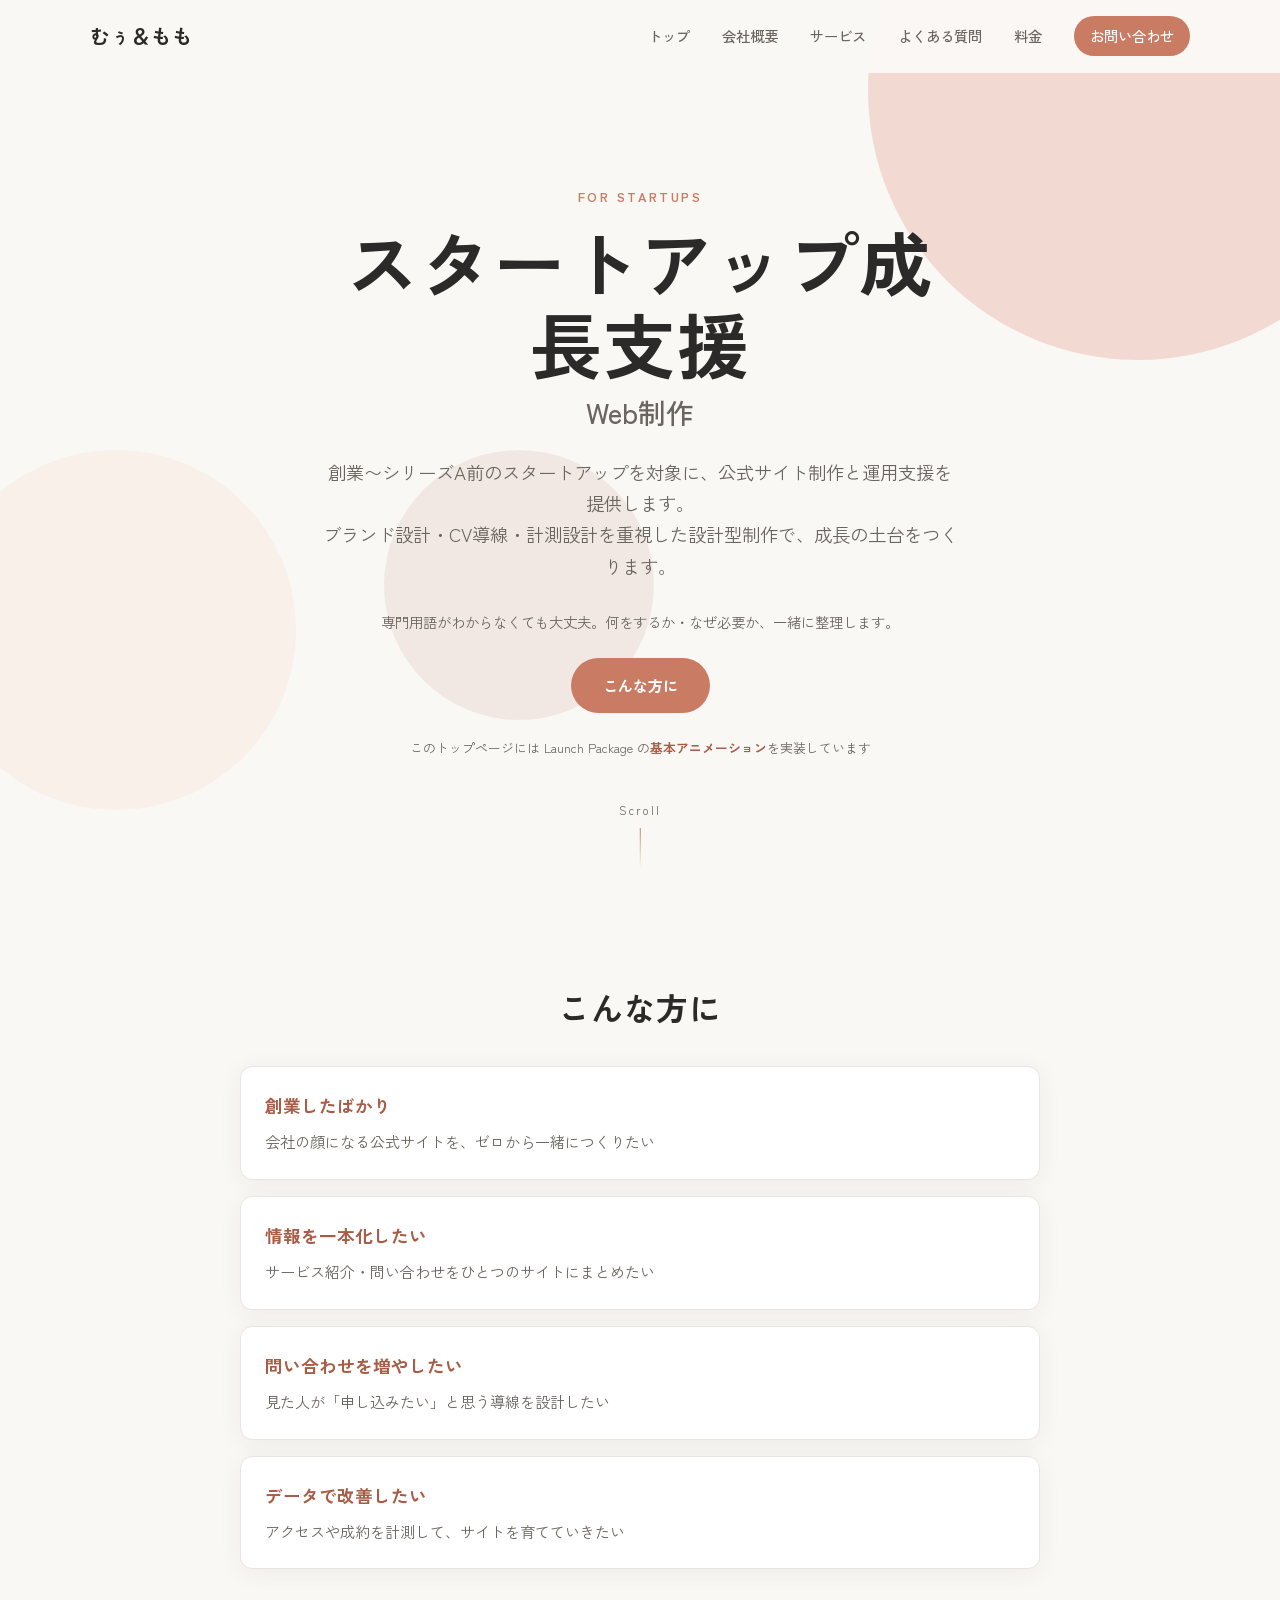
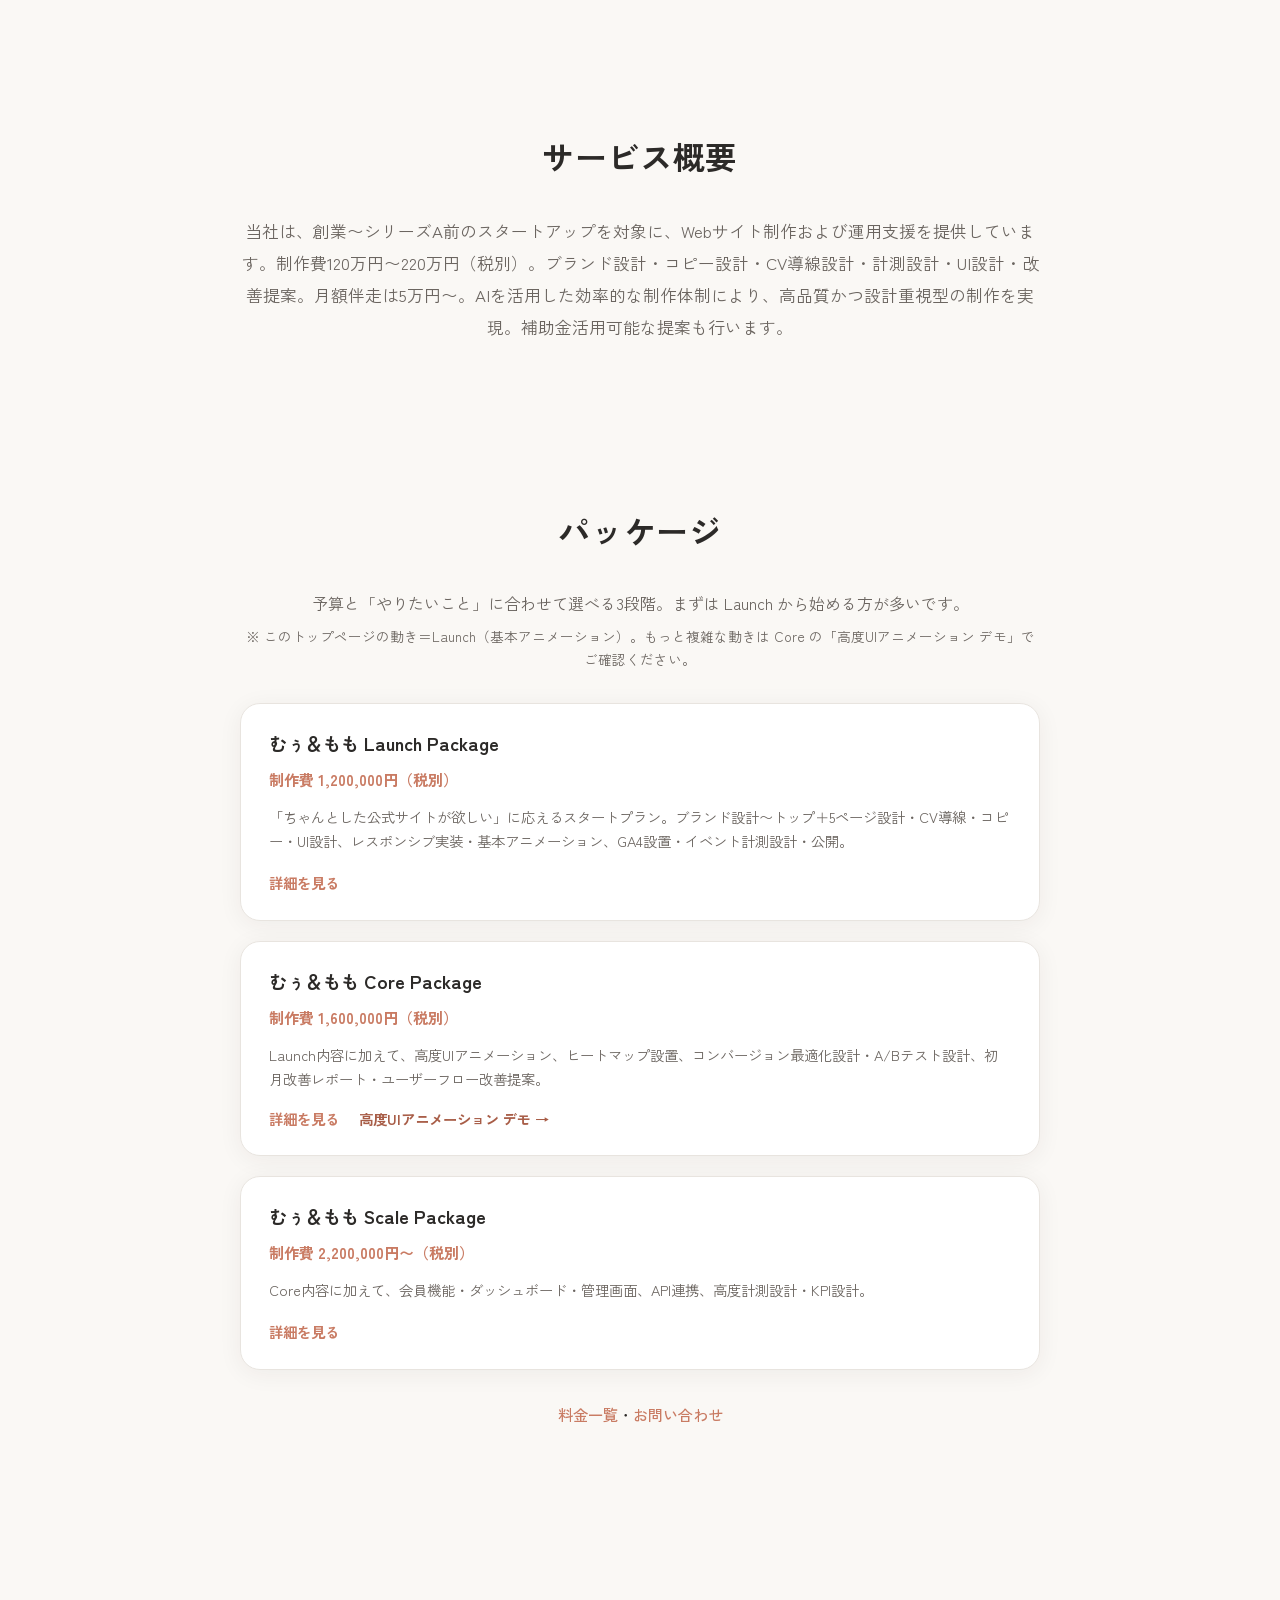
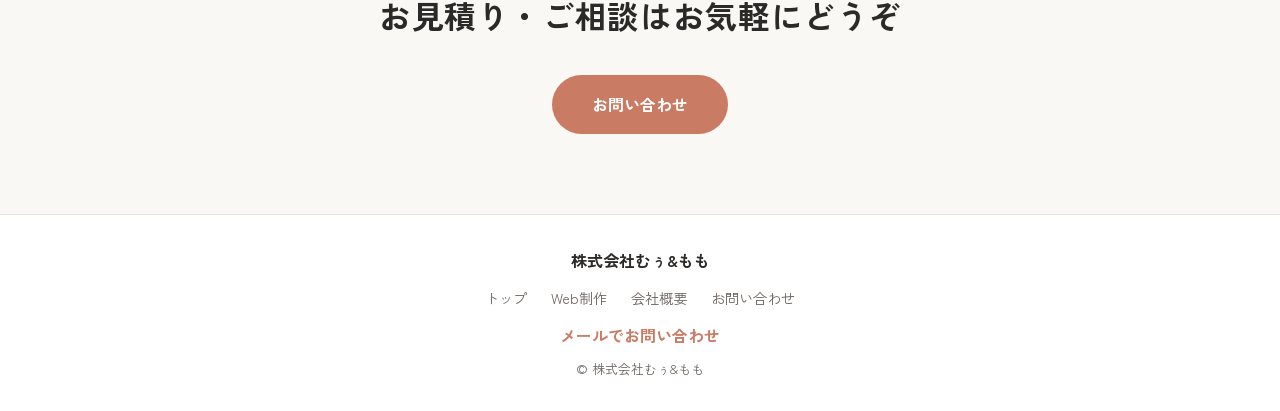
==== launch-demo/index.html @ 83d1f064 "Add launch-demo for Web制作デモページ（404解消） Made-with: Cursor" ====
<!DOCTYPE html>
<html lang="ja">
<head>
  <meta charset="UTF-8">
  <meta name="viewport" content="width=device-width, initial-scale=1.0">
  <title>むぅ＆もも｜スタートアップ成長支援 Web制作</title>
  <meta name="description" content="創業〜シリーズA前のスタートアップ向け、公式サイト制作と運用支援。ブランド設計・CV導線・計測設計を重視した設計型制作。">
  <link rel="preconnect" href="https://fonts.googleapis.com">
  <link rel="preconnect" href="https://fonts.gstatic.com" crossorigin>
  <link href="https://fonts.googleapis.com/css2?family=Noto+Sans+JP:wght@400;500;600;700&family=Zen+Kaku+Gothic+New:wght@400;500;700&display=swap" rel="stylesheet">
  <link rel="stylesheet" href="styles.css">
</head>
<body>
  <header class="header">
    <div class="header-inner">
      <a href="index.html" class="logo">むぅ＆もも</a>
      <nav class="nav">
        <a href="index.html">トップ</a>
        <a href="company.html">会社概要</a>
        <a href="service.html">サービス</a>
        <a href="faq.html">よくある質問</a>
        <a href="price.html">料金</a>
        <a href="contact.html" class="btn-nav">お問い合わせ</a>
      </nav>
      <button type="button" class="menu-btn" aria-label="メニュー">
        <span></span><span></span><span></span>
      </button>
    </div>
    <div class="drawer">
      <a href="index.html">トップ</a>
      <a href="company.html">会社概要</a>
      <a href="service.html">サービス</a>
      <a href="faq.html">よくある質問</a>
      <a href="price.html">料金</a>
      <a href="contact.html">お問い合わせ</a>
    </div>
  </header>

  <main>
    <section class="hero">
      <div class="hero-bg">
        <div class="hero-shape hero-shape-1"></div>
        <div class="hero-shape hero-shape-2"></div>
        <div class="hero-shape hero-shape-3"></div>
      </div>
      <div class="hero-inner">
        <p class="hero-badge">FOR STARTUPS</p>
        <h1 class="hero-title">
          <span class="hero-title-main">スタートアップ成長支援</span>
          <span class="hero-title-sub">Web制作</span>
        </h1>
        <p class="hero-catch">
          創業〜シリーズA前のスタートアップを対象に、公式サイト制作と運用支援を提供します。<br>
          ブランド設計・CV導線・計測設計を重視した設計型制作で、成長の土台をつくります。
        </p>
        <p class="hero-note">専門用語がわからなくても大丈夫。何をするか・なぜ必要か、一緒に整理します。</p>
        <a href="#target" class="hero-cta">こんな方に</a>
        <p class="hero-basic-note">このトップページには Launch Package の<strong>基本アニメーション</strong>を実装しています</p>
      </div>
      <div class="hero-scroll">
        <span>Scroll</span>
        <div class="hero-scroll-line"></div>
      </div>
    </section>

    <section id="target" class="section target">
      <div class="container">
        <h2 class="section-title" data-inview>こんな方に</h2>
        <ul class="target-list">
          <li class="target-item" data-inview>
            <h3>創業したばかり</h3>
            <p>会社の顔になる公式サイトを、ゼロから一緒につくりたい</p>
          </li>
          <li class="target-item" data-inview>
            <h3>情報を一本化したい</h3>
            <p>サービス紹介・問い合わせをひとつのサイトにまとめたい</p>
          </li>
          <li class="target-item" data-inview>
            <h3>問い合わせを増やしたい</h3>
            <p>見た人が「申し込みたい」と思う導線を設計したい</p>
          </li>
          <li class="target-item" data-inview>
            <h3>データで改善したい</h3>
            <p>アクセスや成約を計測して、サイトを育てていきたい</p>
          </li>
        </ul>
      </div>
    </section>

    <section id="about" class="section about">
      <div class="container">
        <h2 class="section-title" data-inview>サービス概要</h2>
        <p class="about-lead" data-inview>
          当社は、創業〜シリーズA前のスタートアップを対象に、Webサイト制作および運用支援を提供しています。制作費120万円〜220万円（税別）。ブランド設計・コピー設計・CV導線設計・計測設計・UI設計・改善提案。月額伴走は5万円〜。AIを活用した効率的な制作体制により、高品質かつ設計重視型の制作を実現。補助金活用可能な提案も行います。
        </p>
      </div>
    </section>

    <section id="packages" class="section packages">
      <div class="container">
        <h2 class="section-title" data-inview>パッケージ</h2>
        <p class="packages-lead" data-inview>予算と「やりたいこと」に合わせて選べる3段階。まずは Launch から始める方が多いです。</p>
        <p class="packages-note" data-inview>※ このトップページの動き＝Launch（基本アニメーション）。もっと複雑な動きは Core の「高度UIアニメーション デモ」でご確認ください。</p>
        <ul class="package-cards">
          <li class="package-card" data-inview>
            <h3>むぅ＆もも Launch Package</h3>
            <p class="package-price">制作費 1,200,000円（税別）</p>
            <p class="package-desc">「ちゃんとした公式サイトが欲しい」に応えるスタートプラン。ブランド設計〜トップ＋5ページ設計・CV導線・コピー・UI設計、レスポンシブ実装・基本アニメーション、GA4設置・イベント計測設計・公開。</p>
            <a href="service.html#launch" class="package-link">詳細を見る</a>
          </li>
          <li class="package-card" data-inview>
            <h3>むぅ＆もも Core Package</h3>
            <p class="package-price">制作費 1,600,000円（税別）</p>
            <p class="package-desc">Launch内容に加えて、高度UIアニメーション、ヒートマップ設置、コンバージョン最適化設計・A/Bテスト設計、初月改善レポート・ユーザーフロー改善提案。</p>
            <p class="package-links">
              <a href="service.html#core" class="package-link">詳細を見る</a>
              <a href="animation-demo.html" class="package-link package-link--demo">高度UIアニメーション デモ →</a>
            </p>
          </li>
          <li class="package-card" data-inview>
            <h3>むぅ＆もも Scale Package</h3>
            <p class="package-price">制作費 2,200,000円〜（税別）</p>
            <p class="package-desc">Core内容に加えて、会員機能・ダッシュボード・管理画面、API連携、高度計測設計・KPI設計。</p>
            <a href="service.html#scale" class="package-link">詳細を見る</a>
          </li>
        </ul>
        <p class="packages-cta" data-inview><a href="price.html">料金一覧</a>・<a href="contact.html">お問い合わせ</a></p>
      </div>
    </section>

    <section id="contact" class="section contact">
      <div class="container">
        <h2 class="section-title" data-inview>お見積り・ご相談はお気軽にどうぞ</h2>
        <div class="contact-cta-wrap" data-inview>
          <a href="contact.html" class="contact-cta">お問い合わせ</a>
        </div>
      </div>
    </section>
  </main>

  <footer class="footer">
    <div class="container">
      <p class="footer-company">株式会社むぅ&amp;もも</p>
      <nav class="footer-nav">
        <a href="index.html">トップ</a>
        <a href="service.html">Web制作</a>
        <a href="company.html">会社概要</a>
        <a href="contact.html">お問い合わせ</a>
      </nav>
      <p class="footer-cta"><a href="mailto:info@mu-and-momo.com">メールでお問い合わせ</a></p>
      <p class="footer-copy">&copy; 株式会社むぅ&amp;もも</p>
    </div>
  </footer>

  <script src="script.js"></script>
</body>
</html>
---- launch-demo/styles.css ----
/* ========================================
   むぅ＆もも Launch Package - Demo Site
   ======================================== */

:root {
  --color-bg: #faf8f5;
  --color-surface: #fff;
  --color-text: #2c2a28;
  --color-text-muted: #6b6560;
  --color-accent: #c97b63;
  --color-accent-light: #e8b4a8;
  --color-accent-dark: #a85d47;
  --color-border: #e8e4df;
  --font-sans: "Zen Kaku Gothic New", "Noto Sans JP", sans-serif;
  --font-display: "Zen Kaku Gothic New", "Noto Sans JP", sans-serif;
  --radius: 12px;
  --radius-lg: 20px;
  --shadow: 0 4px 24px rgba(44, 42, 40, 0.06);
  --shadow-hover: 0 8px 32px rgba(44, 42, 40, 0.1);
  --transition: 0.35s cubic-bezier(0.4, 0, 0.2, 1);
}

*,
*::before,
*::after {
  box-sizing: border-box;
}

html {
  scroll-behavior: smooth;
}

body {
  margin: 0;
  font-family: var(--font-sans);
  font-size: 16px;
  line-height: 1.7;
  color: var(--color-text);
  background: var(--color-bg);
  overflow-x: hidden;
}

a {
  color: inherit;
  text-decoration: none;
}

img {
  max-width: 100%;
  height: auto;
}

/* Header */
.header {
  position: fixed;
  top: 0;
  left: 0;
  right: 0;
  z-index: 100;
  padding: 1rem 1.5rem;
  background: rgba(250, 248, 245, 0.97);
  border-bottom: 1px solid transparent;
  transition: border-color 0.25s ease, box-shadow 0.25s ease;
}

.header.scrolled {
  border-color: var(--color-border);
  box-shadow: var(--shadow);
}

.header-inner {
  max-width: 1100px;
  margin: 0 auto;
  display: flex;
  align-items: center;
  justify-content: space-between;
}

.logo {
  font-weight: 700;
  font-size: 1.25rem;
  letter-spacing: 0.02em;
}

.nav {
  display: flex;
  align-items: center;
  gap: 2rem;
}

.nav a {
  font-size: 0.9rem;
  font-weight: 500;
  color: var(--color-text-muted);
  transition: color var(--transition);
}

.nav a:hover {
  color: var(--color-accent);
}

.btn-nav {
  padding: 0.5rem 1rem;
  background: var(--color-accent);
  color: #fff !important;
  border-radius: 999px;
}

.btn-nav:hover {
  background: var(--color-accent-dark);
}

.menu-btn {
  display: none;
  flex-direction: column;
  justify-content: center;
  gap: 6px;
  width: 40px;
  height: 40px;
  padding: 0;
  border: none;
  background: transparent;
  cursor: pointer;
}

.menu-btn span {
  display: block;
  width: 22px;
  height: 2px;
  background: var(--color-text);
  border-radius: 1px;
  transition: var(--transition);
}

.menu-btn.open span:nth-child(1) {
  transform: translateY(8px) rotate(45deg);
}

.menu-btn.open span:nth-child(2) {
  opacity: 0;
}

.menu-btn.open span:nth-child(3) {
  transform: translateY(-8px) rotate(-45deg);
}

.drawer {
  display: none;
  position: fixed;
  top: 60px;
  left: 0;
  right: 0;
  bottom: 0;
  background: var(--color-bg);
  padding: 2rem;
  flex-direction: column;
  gap: 1rem;
  z-index: 99;
}

.drawer.open {
  display: flex;
}

.drawer a {
  font-size: 1.1rem;
  font-weight: 500;
  padding: 0.75rem 0;
  border-bottom: 1px solid var(--color-border);
}

/* Hero */
.hero {
  position: relative;
  min-height: 100vh;
  display: flex;
  align-items: center;
  justify-content: center;
  padding: 6rem 1.5rem 4rem;
  overflow: hidden;
}

.hero-bg {
  position: absolute;
  inset: 0;
  pointer-events: none;
}

.hero-shape {
  position: absolute;
  border-radius: 50%;
  opacity: 0.45;
  will-change: transform;
  transform: translateZ(0);
}

.hero-shape-1 {
  width: 60vmin;
  height: 60vmin;
  background: var(--color-accent-light);
  top: -20%;
  right: -10%;
}

.hero-shape-2 {
  width: 40vmin;
  height: 40vmin;
  background: #f5e6dc;
  bottom: 10%;
  left: -5%;
}

.hero-shape-3 {
  width: 30vmin;
  height: 30vmin;
  background: #e8d5ce;
  top: 50%;
  left: 30%;
}

.hero-inner {
  position: relative;
  text-align: center;
  max-width: 640px;
}


.hero-price {
  margin-bottom: 2rem;
  opacity: 0;
  animation: fadeUp 0.8s ease 0.3s forwards;
}

.hero-price-label {
  display: block;
  font-size: 0.8rem;
  color: var(--color-text-muted);
  margin-bottom: 0.25rem;
}

.hero-price-value {
  font-size: clamp(2rem, 5vw, 2.75rem);
  font-weight: 700;
  letter-spacing: 0.02em;
}

.hero-price-unit {
  font-size: 1rem;
  font-weight: 500;
  color: var(--color-text-muted);
  margin-left: 0.25rem;
}

.hero-cta {
  display: inline-block;
  padding: 0.9rem 2rem;
  background: var(--color-accent);
  color: #fff;
  font-weight: 600;
  font-size: 0.95rem;
  border-radius: 999px;
  transition: background var(--transition), transform var(--transition);
}

.hero-cta:hover {
  background: var(--color-accent-dark);
  transform: translateY(-2px);
}

.hero-pages-note {
  margin: 1.5rem 0 0;
  font-size: 0.85rem;
  color: var(--color-text-muted);
  opacity: 0;
  animation: fadeUp 0.8s ease 0.5s forwards;
}

.hero-pages-note a {
  color: var(--color-accent);
  font-weight: 500;
}

.hero-pages-note a:hover {
  text-decoration: underline;
}

.hero-badge {
  display: inline-block;
  font-size: 0.8rem;
  font-weight: 600;
  letter-spacing: 0.2em;
  color: var(--color-accent);
  margin-bottom: 0.75rem;
  opacity: 0;
  animation: heroFadeUp 0.5s ease-out 0s forwards;
}

.hero-title {
  margin: 0 0 0.5rem;
  opacity: 0;
  animation: heroFadeUp 0.5s ease-out 0.07s forwards;
}

.hero-title-main {
  display: block;
  font-family: var(--font-display);
  font-size: clamp(2.5rem, 8vw, 4.5rem);
  font-weight: 700;
  letter-spacing: 0.02em;
  line-height: 1.15;
}

.hero-title-sub {
  display: block;
  font-size: clamp(1.25rem, 4vw, 1.75rem);
  font-weight: 500;
  color: var(--color-text-muted);
  margin-top: 0.25rem;
}

.hero-catch {
  font-size: clamp(1rem, 2.5vw, 1.15rem);
  color: var(--color-text-muted);
  margin: 1.25rem 0 1.75rem;
  opacity: 0;
  animation: heroFadeUp 0.5s ease-out 0.14s forwards;
}

.hero-note {
  font-size: 0.9rem;
  color: var(--color-text-muted);
  margin: 1rem 0 1.5rem;
  opacity: 0;
  animation: heroFadeUp 0.5s ease-out 0.21s forwards;
}

.hero-basic-note {
  margin: 1.5rem 0 0;
  font-size: 0.8rem;
  color: var(--color-text-muted);
  opacity: 0;
  animation: heroFadeUp 0.5s ease-out 0.35s forwards;
}

.hero-basic-note strong {
  color: var(--color-accent-dark);
  font-weight: 600;
}

.hero-cta {
  opacity: 0;
  animation: heroFadeUp 0.5s ease-out 0.28s forwards;
}

@keyframes heroFadeUp {
  from { opacity: 0; transform: translateY(12px); }
  to { opacity: 1; transform: translateY(0); }
}

.hero-scroll {
  position: absolute;
  bottom: 2rem;
  left: 50%;
  transform: translateX(-50%);
  display: flex;
  flex-direction: column;
  align-items: center;
  gap: 0.5rem;
  font-size: 0.7rem;
  letter-spacing: 0.2em;
  color: var(--color-text-muted);
}

.hero-scroll-line {
  width: 1px;
  height: 40px;
  background: linear-gradient(to bottom, var(--color-accent), transparent);
  border-radius: 1px;
  transform: translateZ(0);
}

@keyframes fadeUp {
  from {
    opacity: 0;
    transform: translateY(20px);
  }
  to {
    opacity: 1;
    transform: translateY(0);
  }
}

/* Sections */
.section {
  padding: 5rem 1.5rem;
}

.container {
  max-width: 800px;
  margin: 0 auto;
}

.section-title {
  font-size: clamp(1.5rem, 4vw, 2rem);
  font-weight: 700;
  text-align: center;
  margin: 0 0 2rem;
  letter-spacing: 0.02em;
}

[data-inview] {
  opacity: 0;
  transform: translateY(20px) translateZ(0);
  transition: opacity 0.5s ease-out, transform 0.5s ease-out;
}

[data-inview].is-inview {
  opacity: 1;
  transform: translateY(0) translateZ(0);
}

/* Target (こんな方に) */
.target-list {
  list-style: none;
  padding: 0;
  margin: 0;
  display: grid;
  gap: 1rem;
}

.target-item {
  padding: 1.5rem;
  background: var(--color-surface);
  border-radius: var(--radius);
  border: 1px solid var(--color-border);
  box-shadow: var(--shadow);
}

.target-item h3 {
  margin: 0 0 0.5rem;
  font-size: 1.1rem;
  color: var(--color-accent-dark);
}

.target-item p {
  margin: 0;
  font-size: 0.95rem;
  color: var(--color-text-muted);
}

/* Packages (トップ用カード) */
.packages-lead {
  text-align: center;
  color: var(--color-text-muted);
  margin: 0 0 0.5rem;
}

.packages-note {
  text-align: center;
  font-size: 0.85rem;
  color: var(--color-text-muted);
  margin: 0 0 2rem;
  opacity: 0.9;
}

.package-cards {
  list-style: none;
  padding: 0;
  margin: 0;
  display: grid;
  gap: 1.25rem;
}

.package-card {
  padding: 1.5rem 1.75rem;
  background: var(--color-surface);
  border-radius: var(--radius-lg);
  border: 1px solid var(--color-border);
  box-shadow: var(--shadow);
}

.package-card h3 {
  margin: 0 0 0.5rem;
  font-size: 1.15rem;
}

.package-price {
  font-weight: 600;
  color: var(--color-accent);
  margin: 0 0 0.75rem;
  font-size: 0.95rem;
}

.package-desc {
  margin: 0 0 1rem;
  font-size: 0.9rem;
  color: var(--color-text-muted);
  line-height: 1.65;
}

.package-links {
  margin: 0;
  display: flex;
  flex-wrap: wrap;
  gap: 0.75rem 1.25rem;
}

.package-link {
  font-size: 0.9rem;
  font-weight: 600;
  color: var(--color-accent);
}

.package-link:hover {
  text-decoration: underline;
}

.package-link--demo {
  color: var(--color-accent-dark);
}

.inline-demo-link {
  font-weight: 600;
  color: var(--color-accent);
}

.inline-demo-link:hover {
  text-decoration: underline;
}

.packages-cta {
  text-align: center;
  margin: 2rem 0 0;
  font-size: 0.95rem;
}

.packages-cta a {
  color: var(--color-accent);
  font-weight: 500;
}

.packages-cta a:hover {
  text-decoration: underline;
}

/* About */
.about-lead {
  text-align: center;
  font-size: 1.05rem;
  color: var(--color-text-muted);
  margin: 0;
  line-height: 1.9;
}

/* Contents */
.contents-list {
  list-style: none;
  padding: 0;
  margin: 0;
  display: flex;
  flex-direction: column;
  gap: 1rem;
}

.contents-item {
  display: flex;
  align-items: flex-start;
  gap: 1.5rem;
  padding: 1.5rem 1.75rem;
  background: var(--color-surface);
  border-radius: var(--radius-lg);
  box-shadow: var(--shadow);
  border: 1px solid var(--color-border);
  transition: box-shadow var(--transition), transform var(--transition);
}

.contents-item:hover {
  box-shadow: var(--shadow-hover);
  transform: translateY(-2px) translateZ(0);
}

.contents-num {
  flex-shrink: 0;
  font-size: 1.5rem;
  font-weight: 700;
  color: var(--color-accent-light);
  line-height: 1;
}

.contents-body h3 {
  margin: 0 0 0.35rem;
  font-size: 1.1rem;
  font-weight: 700;
}

.contents-body p {
  margin: 0;
  font-size: 0.95rem;
  color: var(--color-text-muted);
}

/* Price */
.price-card {
  max-width: 420px;
  margin: 0 auto;
  padding: 2.5rem;
  background: var(--color-surface);
  border-radius: var(--radius-lg);
  box-shadow: var(--shadow);
  border: 2px solid var(--color-accent-light);
  text-align: center;
}

.price-card-label {
  font-size: 0.9rem;
  color: var(--color-text-muted);
  margin: 0 0 0.5rem;
}

.price-card-value {
  margin: 0 0 1rem;
}

.price-card-yen {
  font-size: clamp(2rem, 5vw, 2.5rem);
  font-weight: 700;
  letter-spacing: 0.02em;
}

.price-card-unit {
  font-size: 1rem;
  font-weight: 500;
  color: var(--color-text-muted);
  margin-left: 0.25rem;
}

.price-card-note {
  font-size: 0.8rem;
  color: var(--color-text-muted);
  margin: 0;
}

/* Contact */
.contact-lead {
  text-align: center;
  color: var(--color-text-muted);
  margin: 0 0 2rem;
}

.contact-cta-wrap {
  text-align: center;
}

.contact-cta {
  display: inline-block;
  padding: 1rem 2.5rem;
  background: var(--color-accent);
  color: #fff;
  font-weight: 600;
  font-size: 1rem;
  border-radius: 999px;
  transition: background var(--transition), transform var(--transition);
}

.contact-cta:hover {
  background: var(--color-accent-dark);
  transform: translateY(-2px);
}

/* Sub pages: page hero + content */
.page-body {
  padding-top: 70px;
}

.page-hero {
  padding: 4rem 1.5rem 3rem;
  text-align: center;
  background: var(--color-surface);
  border-bottom: 1px solid var(--color-border);
}

.page-hero .page-title {
  margin: 0;
  font-size: clamp(1.75rem, 4vw, 2.25rem);
  font-weight: 700;
  letter-spacing: 0.02em;
}

.page-hero .page-lead {
  margin: 0.75rem 0 0;
  font-size: 1rem;
  color: var(--color-text-muted);
}

.page-content {
  padding: 3rem 1.5rem 5rem;
  max-width: 800px;
  margin: 0 auto;
}

.page-content .section-title {
  text-align: left;
  margin: 2.5rem 0 1rem;
  font-size: 1.25rem;
}

.page-content .section-title:first-child {
  margin-top: 0;
}

.page-content p {
  margin: 0 0 1rem;
  color: var(--color-text-muted);
}

.page-content ul {
  margin: 0 0 1rem;
  padding-left: 1.25rem;
  color: var(--color-text-muted);
}

.data-table {
  width: 100%;
  border-collapse: collapse;
  margin: 1rem 0 2rem;
  font-size: 0.95rem;
  background: var(--color-surface);
  border-radius: var(--radius);
  overflow: hidden;
  box-shadow: var(--shadow);
}

.data-table th,
.data-table td {
  padding: 0.9rem 1.25rem;
  text-align: left;
  border-bottom: 1px solid var(--color-border);
}

.data-table th {
  font-weight: 600;
  background: #f8f6f3;
  width: 28%;
}

.data-table tr:last-child th,
.data-table tr:last-child td {
  border-bottom: none;
}

.data-table .business-list {
  margin: 0;
  padding-left: 1.25rem;
  font-size: 0.9rem;
  color: var(--color-text-muted);
  line-height: 1.65;
}

.data-table .business-list li {
  margin-bottom: 0.4rem;
}

.card-list {
  list-style: none;
  padding: 0;
  margin: 0;
  display: grid;
  gap: 1.25rem;
}

.card-list li {
  padding: 1.5rem;
  background: var(--color-surface);
  border-radius: var(--radius);
  border: 1px solid var(--color-border);
  box-shadow: var(--shadow);
}

.card-list h3 {
  margin: 0 0 0.5rem;
  font-size: 1.1rem;
}

.card-list p {
  margin: 0;
  font-size: 0.95rem;
}

.flow-cta {
  text-align: center;
  margin: 3rem 0 0;
}

.flow-cta a {
  display: inline-block;
  padding: 1rem 2.5rem;
  background: var(--color-accent);
  color: #fff;
  font-weight: 600;
  border-radius: 999px;
  transition: background var(--transition), transform var(--transition);
}

.flow-cta a:hover {
  background: var(--color-accent-dark);
  transform: translateY(-2px);
}

.faq-list {
  margin: 0 0 2rem;
}

.faq-list dt {
  margin: 1.25rem 0 0.4rem;
  padding: 0 0 0 1rem;
  border-left: 3px solid var(--color-accent);
  font-weight: 600;
  font-size: 0.95rem;
}

.faq-list dt:first-child {
  margin-top: 0;
}

.faq-list dd {
  margin: 0 0 0 1rem;
  padding: 0;
  font-size: 0.95rem;
  color: var(--color-text-muted);
  line-height: 1.75;
}

.package-detail {
  margin: 2rem 0;
  padding: 1.75rem;
  background: var(--color-surface);
  border-radius: var(--radius-lg);
  border: 1px solid var(--color-border);
  box-shadow: var(--shadow);
}

.package-detail-title {
  margin: 0 0 0.35rem;
  font-size: 1.2rem;
}

.package-detail-price {
  font-weight: 600;
  color: var(--color-accent);
  margin: 0 0 0.5rem;
}

.package-detail-catch {
  margin: 0 0 1rem;
  font-size: 0.95rem;
  color: var(--color-text-muted);
}

.package-detail ul {
  margin: 0;
  padding-left: 1.25rem;
}

.package-detail li {
  margin-bottom: 0.35rem;
}

.page-content--wide {
  max-width: 900px;
}

.glossary-list {
  margin: 0 0 2rem;
}

.glossary-list dt {
  margin: 1rem 0 0.25rem;
  padding: 0 0 0 1rem;
  border-left: 3px solid var(--color-accent);
  font-weight: 600;
  font-size: 0.95rem;
}

.glossary-list dt:first-child {
  margin-top: 0.5rem;
}

.glossary-list dd {
  margin: 0 0 0 1rem;
  padding: 0;
  font-size: 0.9rem;
  color: var(--color-text-muted);
  line-height: 1.7;
}

/* Footer */
.footer {
  padding: 2rem 1.5rem;
  background: var(--color-surface);
  border-top: 1px solid var(--color-border);
  text-align: center;
}

.footer-company {
  font-weight: 700;
  margin: 0 0 0.75rem;
}

.footer-nav {
  display: flex;
  flex-wrap: wrap;
  justify-content: center;
  gap: 1rem 1.5rem;
  margin: 0 0 0.75rem;
}

.footer-nav a {
  font-size: 0.9rem;
  color: var(--color-text-muted);
}

.footer-nav a:hover {
  color: var(--color-accent);
}

.footer-cta {
  margin: 0 0 0.5rem;
}

.footer-cta a {
  font-weight: 600;
  color: var(--color-accent);
}

.footer-cta a:hover {
  text-decoration: underline;
}

.footer-copy {
  font-size: 0.8rem;
  color: var(--color-text-muted);
  margin: 0;
}

.footer-logo {
  font-weight: 700;
  margin: 0 0 0.5rem;
}

/* Responsive */
@media (max-width: 768px) {
  .nav {
    display: none;
  }

  .menu-btn {
    display: flex;
  }

  .hero {
    padding: 5rem 1rem 3rem;
  }

  .section {
    padding: 3.5rem 1rem;
  }

  .contents-item {
    flex-direction: column;
    gap: 0.75rem;
    padding: 1.25rem 1.5rem;
  }

  .contents-num {
    font-size: 1.25rem;
  }

  .page-hero {
    padding: 3rem 1rem 2rem;
  }

  .page-content {
    padding: 2rem 1rem 3rem;
  }

  .data-table th,
  .data-table td {
    padding: 0.75rem 1rem;
    font-size: 0.9rem;
  }

  .data-table th {
    width: 32%;
  }
}

@media (max-width: 480px) {
  .hero-price-value {
    font-size: 1.75rem;
  }

  .price-card {
    padding: 1.75rem 1.5rem;
  }
}
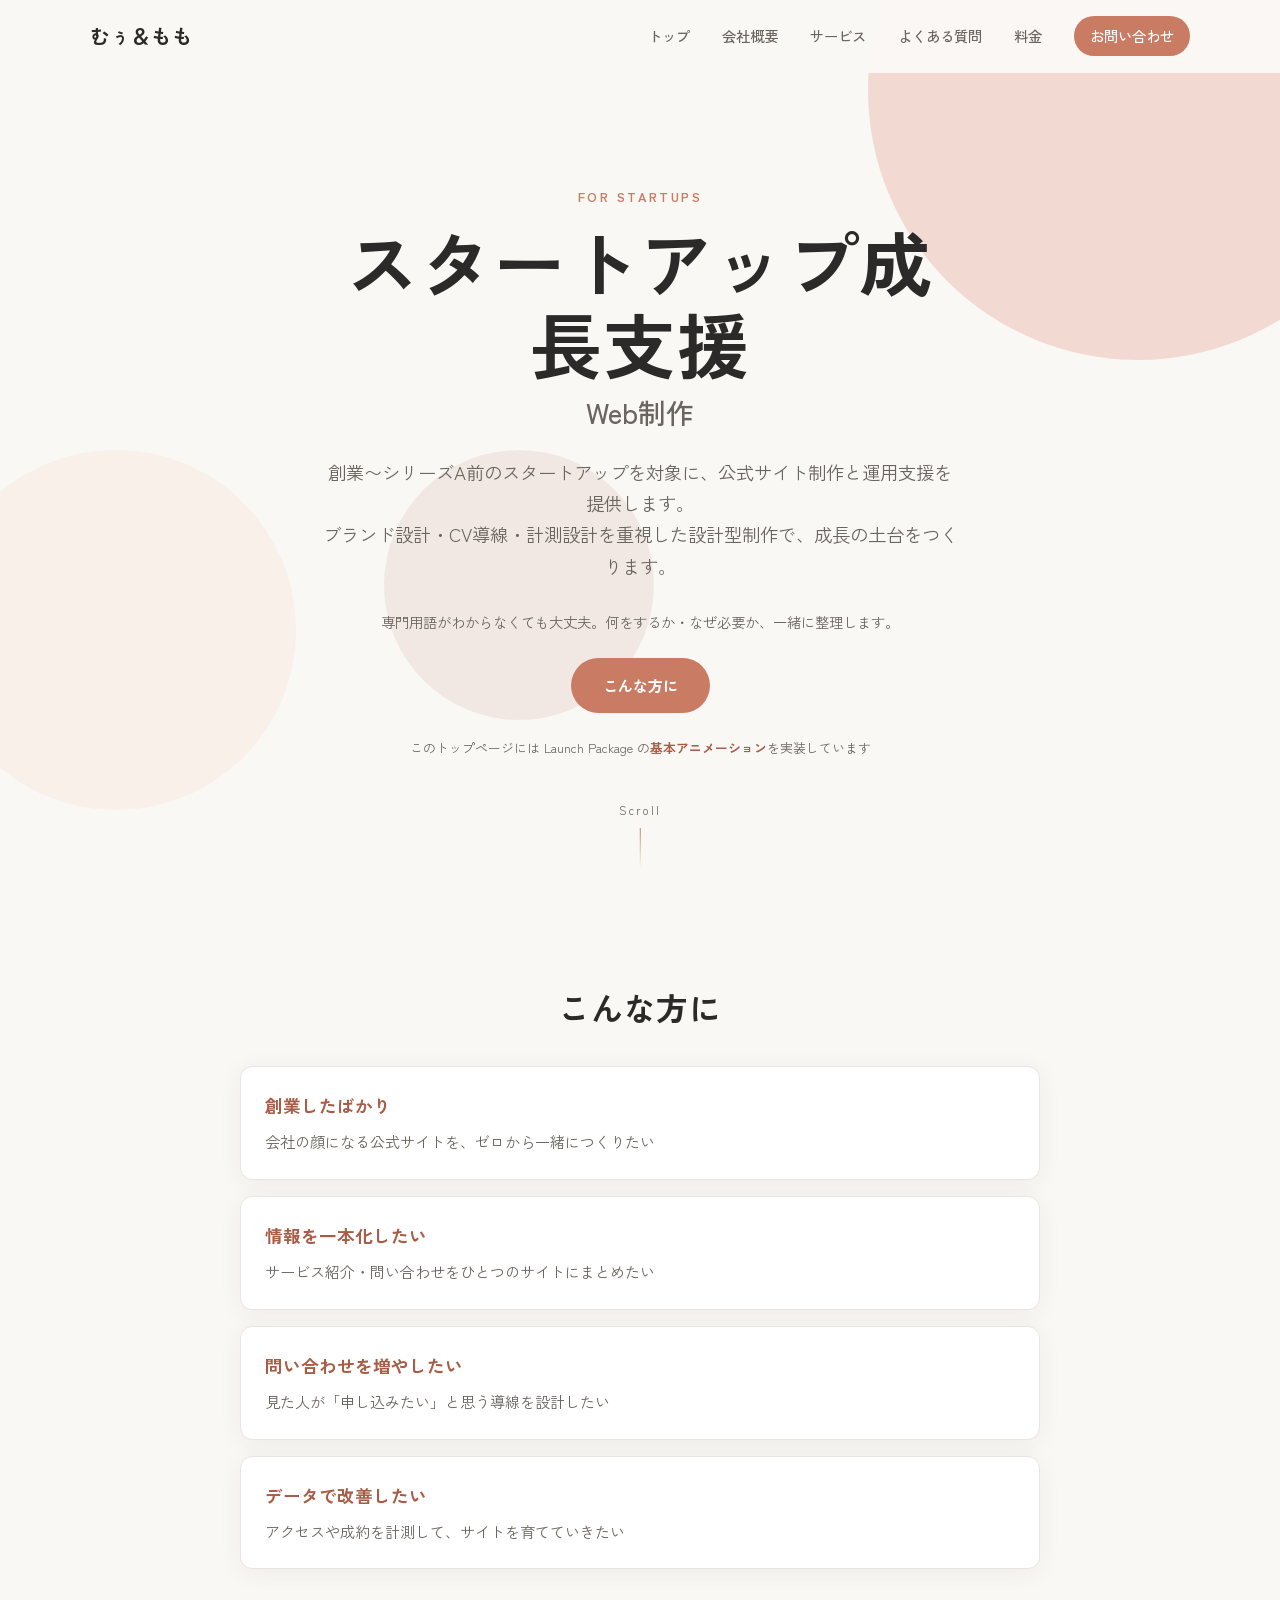
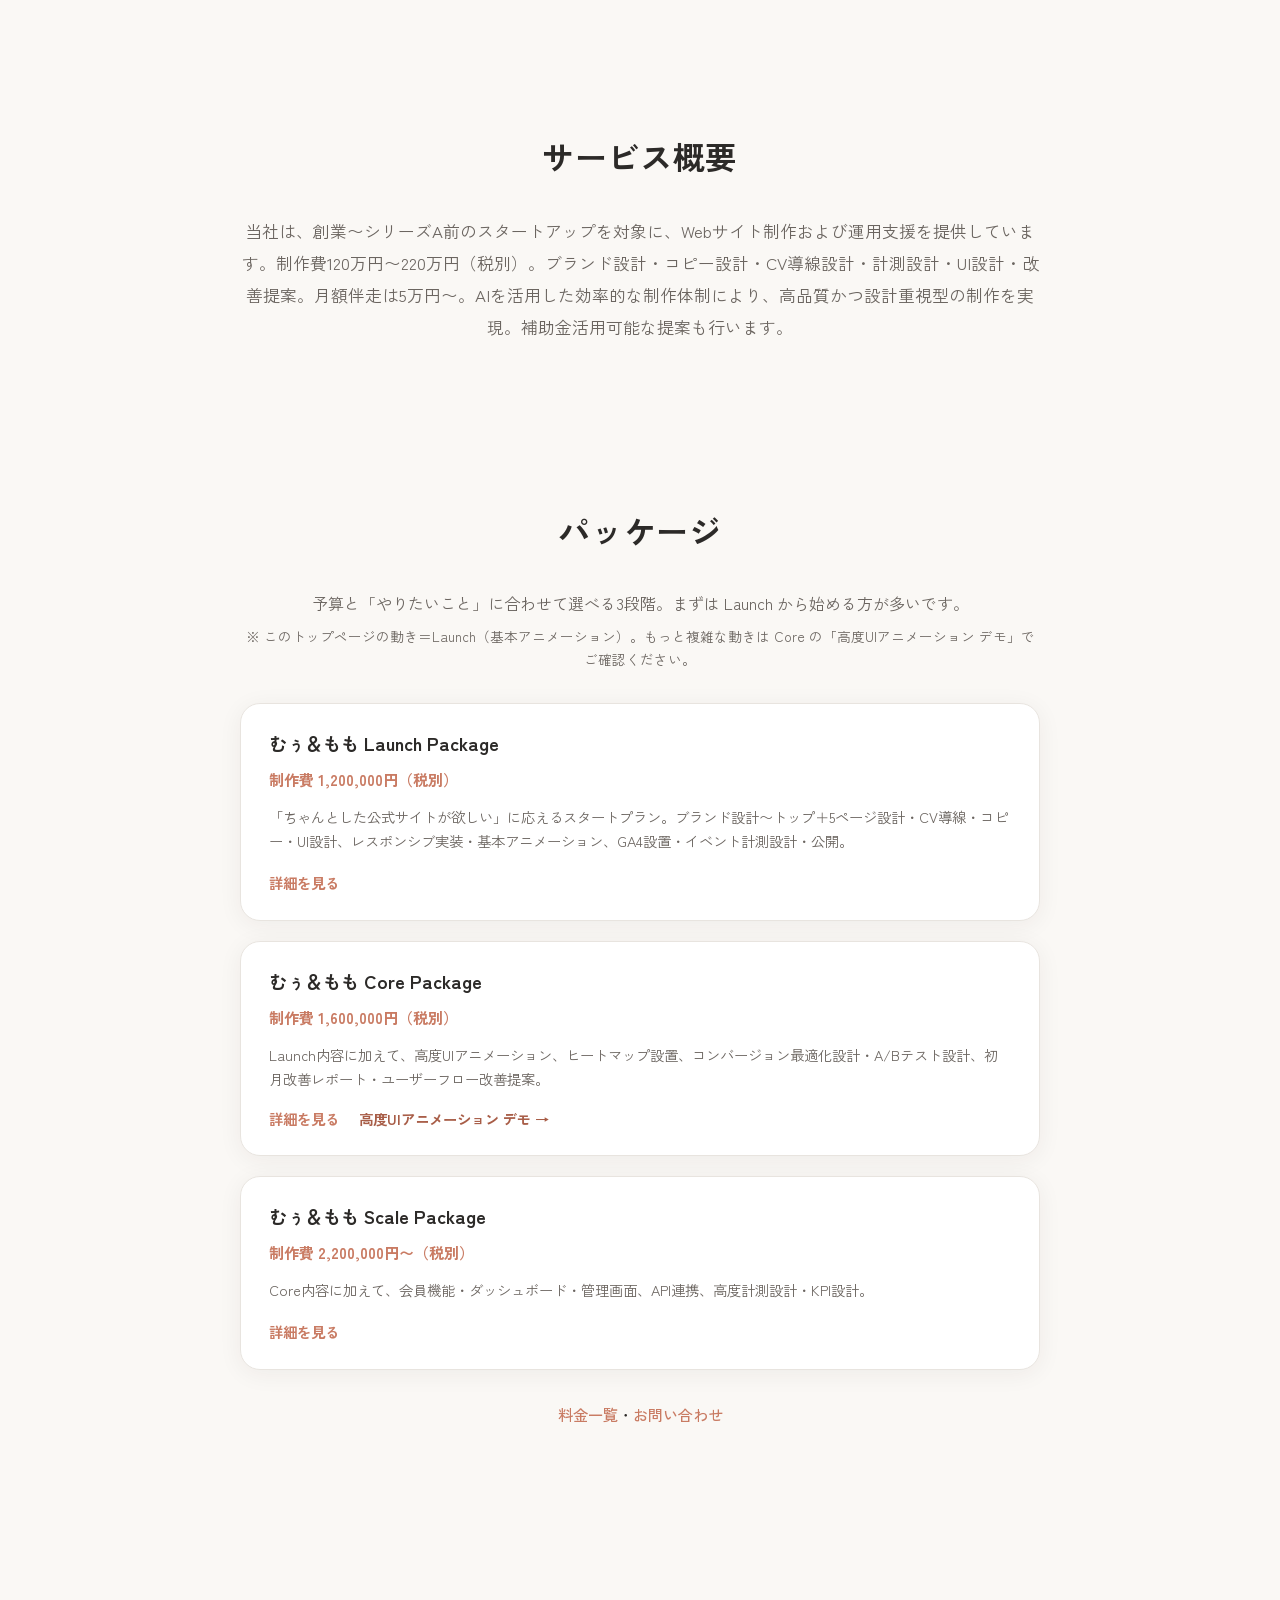
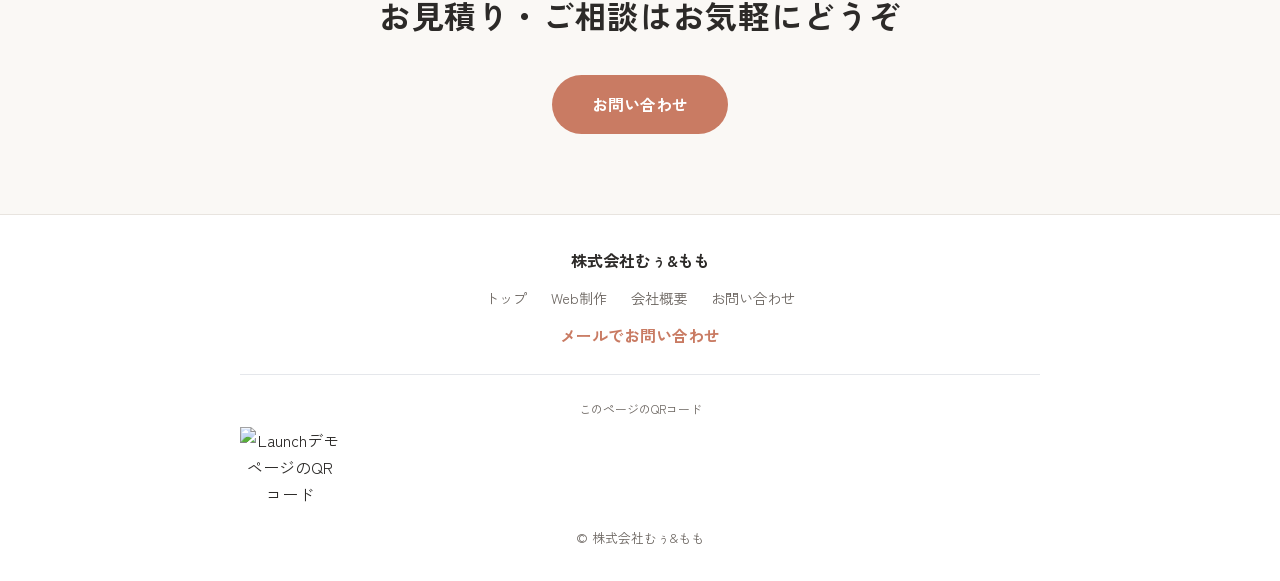
==== commit 178dca25: "本番デプロイ: 高度アニメーション・代表挨拶にWeb制作ボタン・QRコード・事業計画書・パッケージチルト削除など Made-with: Cursor" ====
--- a/launch-demo/index.html
+++ b/launch-demo/index.html
@@ -148,6 +148,10 @@
         <a href="contact.html">お問い合わせ</a>
       </nav>
       <p class="footer-cta"><a href="mailto:info@mu-and-momo.com">メールでお問い合わせ</a></p>
+      <div class="footer-qr">
+        <p>このページのQRコード</p>
+        <img src="https://api.qrserver.com/v1/create-qr-code/?size=100x100&amp;data=https%3A%2F%2Fmu-and-momo.com%2Flaunch-demo%2Findex.html" width="100" height="100" alt="LaunchデモページのQRコード">
+      </div>
       <p class="footer-copy">&copy; 株式会社むぅ&amp;もも</p>
     </div>
   </footer>
--- a/launch-demo/styles.css
+++ b/launch-demo/styles.css
@@ -936,6 +936,22 @@
   text-decoration: underline;
 }
 
+.footer-qr {
+  margin-top: 1.5rem;
+  padding-top: 1.5rem;
+  border-top: 1px solid var(--color-line, #e5e7eb);
+}
+.footer-qr p {
+  margin: 0 0 0.5rem;
+  font-size: 0.75rem;
+  color: var(--color-text-muted);
+}
+.footer-qr img {
+  display: block;
+  width: 100px;
+  height: 100px;
+}
+
 .footer-copy {
   font-size: 0.8rem;
   color: var(--color-text-muted);
